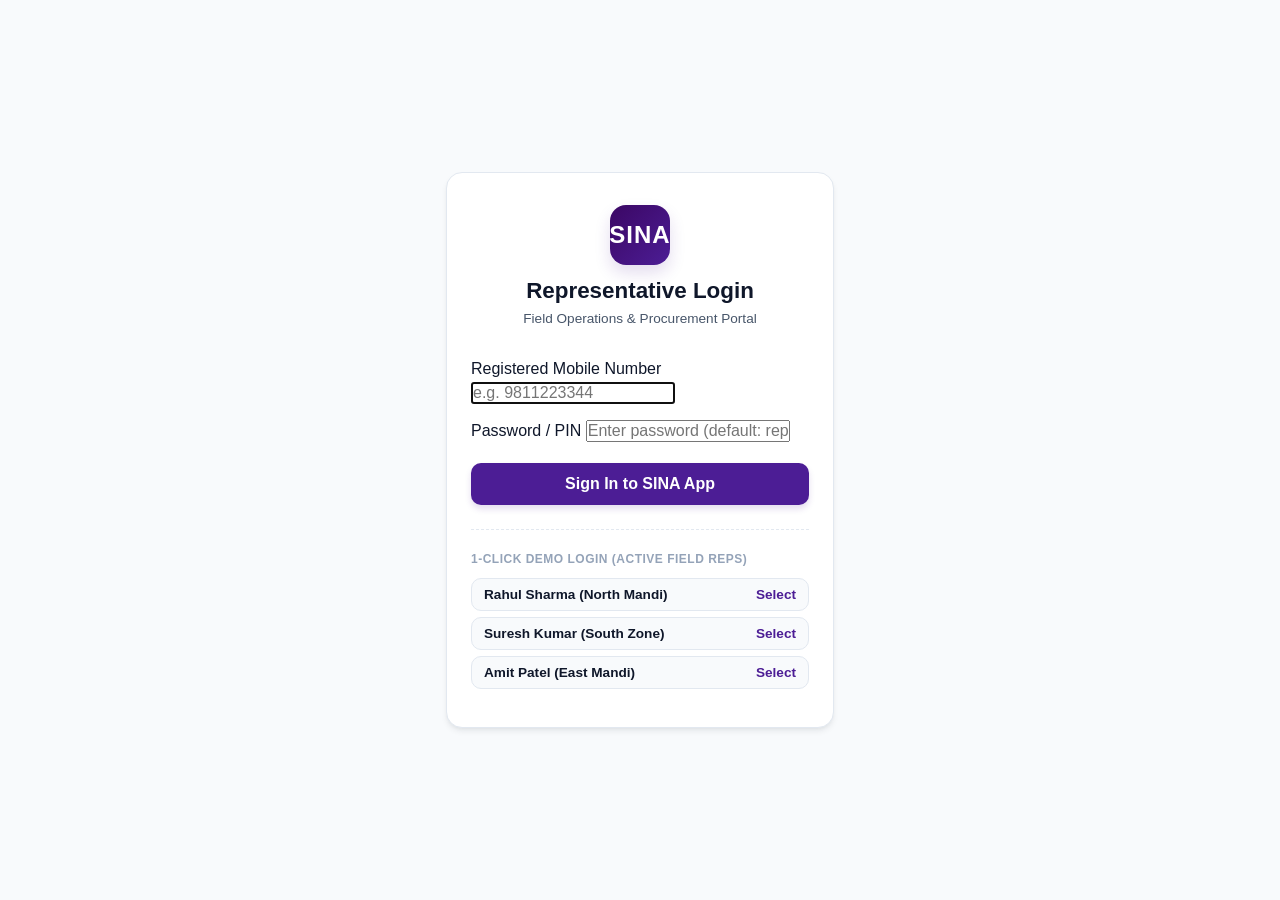
==== entry.html @ ee01b5d9 "feat: initial release of SINA App field representative PWA" ====
<!DOCTYPE html>
<html lang="en">
<head>
  <meta charset="UTF-8">
  <meta name="viewport" content="width=device-width, initial-scale=1.0, maximum-scale=1.0, user-scalable=no">
  <title>New Procurement Entry - SINA App</title>
  <meta name="description" content="SINA App Field Procurement and Order Entry Form">
  <meta name="theme-color" content="#4C1D95">
  <link rel="manifest" href="manifest.json">
  <link rel="stylesheet" href="css/base.css">
  <link rel="stylesheet" href="css/components.css">
  <link rel="stylesheet" href="css/entry.css">
</head>
<body>

  <main class="container">
    <div class="procurement-header">
      <div class="section-label-tag">Field Procurement Entry</div>
      <h1 class="procurement-title">Procurement Form</h1>
      <p class="procurement-subtitle">Enter firm details, goods taken, and payment mode below.</p>
    </div>

    <form id="sina-procurement-form" autocomplete="off">
      <!-- 1. CUSTOMER & FIRM SECTION (Sketch: Name, Firm Name, Mob, Address) -->
      <section class="form-section">
        <div class="section-label-tag">1. Firm & Contact Information</div>

        <!-- Firm Name with Auto-suggest -->
        <div class="form-group autosuggest-wrapper">
          <label class="form-label" for="firm_name">
            Firm Name <span class="required-star">*</span>
          </label>
          <input type="text" id="firm_name" class="form-input" placeholder="Type firm name to search or add..." required>
          <div id="firm-autosuggest-dropdown" class="autosuggest-dropdown"></div>
        </div>

        <!-- Contact Person Name -->
        <div class="form-group">
          <label class="form-label" for="contact_person">
            Contact Person Name <span class="required-star">*</span>
          </label>
          <input type="text" id="contact_person" class="form-input" placeholder="Owner / Manager name" required>
        </div>

        <!-- Mobile -->
        <div class="form-group">
          <label class="form-label" for="mobile">
            Mobile Number <span class="required-star">*</span>
          </label>
          <input type="tel" id="mobile" class="form-input" placeholder="10-digit mobile number" maxlength="10" required>
        </div>

        <!-- Address -->
        <div class="form-group">
          <label class="form-label" for="address">
            Address <span class="required-star">*</span>
          </label>
          <textarea id="address" class="form-textarea" rows="2" placeholder="Shop / Mandi address" required></textarea>
        </div>
      </section>

      <!-- 2. GOODS & COMMODITIES SECTION (Sketch: Category, Type, Quantity, Rate per kg/piece/bag) -->
      <section class="form-section">
        <div class="section-label-tag">2. Goods & Quantity Details</div>

        <!-- Category -->
        <div class="form-group">
          <label class="form-label" for="category_select">Category <span class="required-star">*</span></label>
          <select id="category_select" class="form-select" required>
            <option value="">Loading categories...</option>
          </select>
        </div>

        <!-- Type / Product -->
        <div class="form-group">
          <label class="form-label" for="product_select">Type / Item <span class="required-star">*</span></label>
          <select id="product_select" class="form-select" required>
            <option value="">-- Select Category First --</option>
          </select>
        </div>

        <!-- Quantity -->
        <div class="form-group">
          <label class="form-label" for="quantity">Quantity <span class="required-star">*</span></label>
          <input type="number" id="quantity" class="form-input" placeholder="Enter quantity" min="0.1" step="any" required>
        </div>

        <!-- Rate & Units (Per kg, Per piece, Per bag) -->
        <div class="form-group">
          <label class="form-label">Rate Unit <span class="required-star">*</span></label>
          <div class="unit-toggle-row">
            <button type="button" class="unit-btn active" data-unit="per_kg">Per Kg</button>
            <button type="button" class="unit-btn" data-unit="per_piece">Per Piece</button>
            <button type="button" class="unit-btn" data-unit="per_bag">Per Bag</button>
          </div>
          <input type="number" id="rate" class="form-input" placeholder="Rate (₹)" min="0.01" step="any" required>
        </div>

        <!-- Live Total Display -->
        <div class="rate-calc-box">
          <span class="calc-label">Calculated Line Total:</span>
          <span class="calc-amount" id="calculated_total_display">₹ 0.00</span>
        </div>
      </section>

      <!-- 3. MODE OF PAYMENT SECTION (Sketch: Cash, UPI, Bank Transfer) -->
      <section class="form-section">
        <div class="section-label-tag">3. Mode of Payment</div>

        <div class="payment-modes-grid">
          <div class="payment-mode-tab active" data-mode="cash">
            <svg width="22" height="22" viewBox="0 0 24 24" fill="none" stroke="currentColor" stroke-width="2"><rect x="2" y="6" width="20" height="12" rx="2"/><circle cx="12" cy="12" r="2"/><path d="M6 12h.01M18 12h.01"/></svg>
            <span>1. Cash</span>
          </div>
          <div class="payment-mode-tab" data-mode="upi">
            <svg width="22" height="22" viewBox="0 0 24 24" fill="none" stroke="currentColor" stroke-width="2"><rect x="3" y="3" width="7" height="7"/><rect x="14" y="3" width="7" height="7"/><rect x="14" y="14" width="7" height="7"/><rect x="3" y="14" width="7" height="7"/></svg>
            <span>2. UPI</span>
          </div>
          <div class="payment-mode-tab" data-mode="bank_transfer">
            <svg width="22" height="22" viewBox="0 0 24 24" fill="none" stroke="currentColor" stroke-width="2"><polygon points="12 2 2 7 22 7 12 2"/><rect x="4" y="10" width="2" height="9"/><rect x="9" y="10" width="2" height="9"/><rect x="14" y="10" width="2" height="9"/><rect x="19" y="10" width="2" height="9"/><line x1="2" y1="19" x2="22" y2="19"/></svg>
            <span>3. Bank Transfer</span>
          </div>
        </div>

        <!-- Sub-section: CASH -->
        <div id="payment-cash-section">
          <div class="form-group">
            <label class="form-label" for="cash_amount_input">Cash Amount Received (₹)</label>
            <input type="number" id="cash_amount_input" class="form-input" placeholder="Enter cash amount" min="0" step="any">
          </div>
        </div>

        <!-- Sub-section: UPI -->
        <div id="payment-upi-section" style="display: none;">
          <div class="form-group">
            <label class="form-label" for="upi_id_input">UPI Number / UPI ID</label>
            <input type="text" id="upi_id_input" class="form-input" placeholder="e.g. 9876543210@upi or customer@okaxis">
          </div>
          <div class="form-group">
            <label class="form-label" for="upi_utr_input">UTR / Transaction Reference</label>
            <input type="text" id="upi_utr_input" class="form-input" placeholder="12-digit UPI UTR number">
          </div>
        </div>

        <!-- Sub-section: BANK TRANSFER (Multi-image Passbook/Cheque upload) -->
        <div id="payment-bank-section" style="display: none;">
          <div class="form-group">
            <label class="form-label">Upload Cheque / Passbook Photos</label>
            <input type="file" id="multi_image_file_input" accept="image/*" multiple style="display: none;">
            <div class="multi-upload-area" id="multi_upload_drop_area">
              <div class="upload-icon-wrap">
                <svg width="28" height="28" viewBox="0 0 24 24" fill="none" stroke="currentColor" stroke-width="2"><path d="M23 19a2 2 0 0 1-2 2H3a2 2 0 0 1-2-2V8a2 2 0 0 1 2-2h4l2-3h6l2 3h4a2 2 0 0 1 2 2z"/><circle cx="12" cy="13" r="4"/></svg>
              </div>
              <div class="upload-prompt">Tap to Capture or Upload Images</div>
              <div class="upload-subprompt">Supports multiple photos of Cheque book or Passbook</div>
            </div>
            <div class="preview-grid" id="image_preview_grid"></div>
          </div>
        </div>
      </section>

      <!-- Sticky Save Button -->
      <div style="height: 70px;"></div>
      <div class="sticky-save-bar">
        <button type="submit" id="save-entry-submit-btn" class="btn btn-primary btn-save">
          <svg width="20" height="20" viewBox="0 0 24 24" fill="none" stroke="currentColor" stroke-width="2"><polyline points="20 6 9 17 4 12"/></svg>
          Save Procurement Entry
        </button>
      </div>
    </form>
  </main>

  <!-- Core Scripts -->
  <script src="js/config.js"></script>
  <script src="js/icons.js"></script>
  <script src="js/db.js"></script>
  <script src="js/auth.js"></script>
  <script src="js/pwa.js"></script>
  <script src="js/nav.js"></script>
  <script src="js/entry.js"></script>
</body>
</html>
---- css/base.css ----
/* SINA App - Design Tokens & Base CSS */
/* Palette: Clean White Background, Crisp Black Text, 20% Deep Dark Purple */

:root {
  --bg-primary: #FFFFFF;
  --bg-secondary: #F8FAFC;
  --bg-tertiary: #F1F5F9;
  
  --text-primary: #0F172A;
  --text-secondary: #475569;
  --text-muted: #94A3B8;
  --text-inverse: #FFFFFF;

  /* 20% Brand Accent: Deep Royal Dark Purple */
  --purple-primary: #4C1D95;       /* Main interactive dark purple */
  --purple-dark: #3B0764;          /* Header accents / active states */
  --purple-light: #5B21B6;         /* Hover / secondary actions */
  --purple-tint: #F5F3FF;          /* 5% tint for card fills, selected tags */
  --purple-border: #DDD6FE;        /* Soft purple borders */
  --purple-shadow: rgba(76, 29, 149, 0.15);

  --border-color: #E2E8F0;
  --border-focus: #4C1D95;

  --success-color: #059669;
  --success-bg: #ECFDF5;
  --warning-color: #D97706;
  --warning-bg: #FFFBEB;
  --danger-color: #DC2626;
  --danger-bg: #FEF2F2;

  --font-family: -apple-system, BlinkMacSystemFont, "Segoe UI", Roboto, "Helvetica Neue", Arial, sans-serif;
  --radius-sm: 6px;
  --radius-md: 10px;
  --radius-lg: 16px;
  --radius-full: 9999px;

  --shadow-sm: 0 1px 2px 0 rgba(15, 23, 42, 0.05);
  --shadow-md: 0 4px 6px -1px rgba(15, 23, 42, 0.08), 0 2px 4px -2px rgba(15, 23, 42, 0.06);
  --shadow-lg: 0 10px 15px -3px rgba(76, 29, 149, 0.1), 0 4px 6px -4px rgba(76, 29, 149, 0.08);

  --header-height: 56px;
  --bottom-nav-height: 64px;
}

* {
  box-sizing: border-box;
  margin: 0;
  padding: 0;
  -webkit-tap-highlight-color: transparent;
}

body {
  font-family: var(--font-family);
  background-color: var(--bg-secondary);
  color: var(--text-primary);
  line-height: 1.5;
  -webkit-font-smoothing: antialiased;
  padding-top: var(--header-height);
  padding-bottom: calc(var(--bottom-nav-height) + 16px);
  min-height: 100vh;
}

a {
  color: inherit;
  text-decoration: none;
}

button, input, select, textarea {
  font-family: inherit;
  font-size: 1rem;
}

.container {
  width: 100%;
  max-width: 600px;
  margin: 0 auto;
  padding: 16px;
}

/* Typography helpers */
h1, h2, h3, h4, h5 {
  color: var(--text-primary);
  font-weight: 700;
  line-height: 1.25;
}

.text-center { text-align: center; }
.text-muted { color: var(--text-secondary); font-size: 0.875rem; }
.text-purple { color: var(--purple-primary); }
.font-bold { font-weight: 700; }
---- css/components.css ----
/* SINA App - Reusable UI Components */

/* 1. TOP BAR */
.sina-top-bar {
  position: fixed;
  top: 0;
  left: 0;
  right: 0;
  height: var(--header-height);
  background-color: var(--bg-primary);
  border-bottom: 1px solid var(--border-color);
  display: flex;
  align-items: center;
  justify-content: space-between;
  padding: 0 16px;
  z-index: 100;
  box-shadow: var(--shadow-sm);
}

.top-bar-left, .top-bar-right {
  display: flex;
  align-items: center;
  gap: 10px;
}

.app-branding {
  display: flex;
  align-items: center;
  gap: 6px;
}

.brand-name {
  font-size: 1.25rem;
  font-weight: 900;
  letter-spacing: 0.5px;
  color: var(--purple-primary);
}

.brand-tag {
  font-size: 0.65rem;
  font-weight: 700;
  text-transform: uppercase;
  background-color: var(--purple-tint);
  color: var(--purple-primary);
  border: 1px solid var(--purple-border);
  padding: 2px 6px;
  border-radius: var(--radius-sm);
}

.icon-btn {
  background: none;
  border: none;
  cursor: pointer;
  display: inline-flex;
  align-items: center;
  justify-content: center;
  padding: 8px;
  border-radius: var(--radius-md);
  color: var(--text-primary);
  transition: background-color 0.2s, transform 0.1s;
}

.icon-btn:hover {
  background-color: var(--purple-tint);
  color: var(--purple-primary);
}

.icon-btn:active {
  transform: scale(0.95);
}

/* REFRESH BUTTON SPINNING ANIMATION */
.refresh-btn.spinning svg {
  animation: spin 0.8s linear infinite;
  color: var(--purple-primary);
}

@keyframes spin {
  from { transform: rotate(0deg); }
  to { transform: rotate(360deg); }
}

.network-badge {
  display: flex;
  align-items: center;
  gap: 6px;
  padding: 3px 8px;
  border-radius: var(--radius-full);
  font-size: 0.725rem;
  font-weight: 600;
}

.network-badge .dot {
  width: 7px;
  height: 7px;
  border-radius: 50%;
}

.network-badge.online {
  background-color: var(--success-bg);
  color: var(--success-color);
}
.network-badge.online .dot {
  background-color: var(--success-color);
  box-shadow: 0 0 6px var(--success-color);
}

.network-badge.offline {
  background-color: var(--danger-bg);
  color: var(--danger-color);
}
.network-badge.offline .dot {
  background-color: var(--danger-color);
}

/* 2. DRAWER SLIDE-OVER */
.sina-drawer {
  position: fixed;
  top: 0;
  left: 0;
  width: 100vw;
  height: 100vh;
  z-index: 1000;
  visibility: hidden;
  transition: visibility 0.3s;
}

.sina-drawer.open {
  visibility: visible;
}

.drawer-backdrop {
  position: absolute;
  top: 0;
  left: 0;
  width: 100%;
  height: 100%;
  background: rgba(15, 23, 42, 0.4);
  backdrop-filter: blur(2px);
  opacity: 0;
  transition: opacity 0.3s;
}

.sina-drawer.open .drawer-backdrop {
  opacity: 1;
}

.drawer-panel {
  position: absolute;
  top: 0;
  left: 0;
  width: 82%;
  max-width: 320px;
  height: 100%;
  background: var(--bg-primary);
  transform: translateX(-100%);
  transition: transform 0.3s cubic-bezier(0.16, 1, 0.3, 1);
  display: flex;
  flex-direction: column;
  box-shadow: var(--shadow-lg);
}

.sina-drawer.open .drawer-panel {
  transform: translateX(0);
}

.drawer-header {
  padding: 24px 16px 16px;
  background: linear-gradient(135deg, var(--purple-dark), var(--purple-primary));
  color: var(--text-inverse);
  position: relative;
}

.rep-avatar-box {
  width: 48px;
  height: 48px;
  background: rgba(255, 255, 255, 0.2);
  border-radius: var(--radius-full);
  display: flex;
  align-items: center;
  justify-content: center;
  margin-bottom: 12px;
}

.rep-name {
  font-size: 1.1rem;
  font-weight: 700;
  color: #FFFFFF;
}

.rep-phone {
  display: block;
  font-size: 0.8rem;
  color: rgba(255, 255, 255, 0.8);
  margin-top: 2px;
}

.rep-route-pill {
  display: inline-block;
  font-size: 0.7rem;
  font-weight: 600;
  background: rgba(255, 255, 255, 0.25);
  padding: 2px 8px;
  border-radius: var(--radius-full);
  margin-top: 8px;
}

.close-drawer-btn {
  position: absolute;
  top: 16px;
  right: 16px;
  color: #FFFFFF;
}

.drawer-nav {
  flex: 1;
  padding: 16px 12px;
  display: flex;
  flex-direction: column;
  gap: 6px;
}

.drawer-link {
  display: flex;
  align-items: center;
  gap: 14px;
  padding: 12px 14px;
  border-radius: var(--radius-md);
  font-size: 0.95rem;
  font-weight: 600;
  color: var(--text-primary);
  transition: all 0.2s;
}

.drawer-link:hover {
  background-color: var(--purple-tint);
  color: var(--purple-primary);
}

.drawer-link.active {
  background-color: var(--purple-tint);
  color: var(--purple-primary);
  border-left: 4px solid var(--purple-primary);
}

.drawer-link .nav-icon {
  display: flex;
  color: inherit;
}

.drawer-footer {
  padding: 16px;
  border-top: 1px solid var(--border-color);
  display: flex;
  flex-direction: column;
  gap: 10px;
}

/* 3. FIXED BOTTOM NAVIGATION BAR */
.sina-bottom-nav {
  position: fixed;
  bottom: 0;
  left: 0;
  right: 0;
  height: var(--bottom-nav-height);
  background-color: var(--bg-primary);
  border-top: 1px solid var(--border-color);
  display: flex;
  align-items: center;
  justify-content: space-around;
  z-index: 99;
  box-shadow: 0 -2px 8px rgba(15, 23, 42, 0.05);
}

.bottom-nav-item {
  display: flex;
  flex-direction: column;
  align-items: center;
  justify-content: center;
  flex: 1;
  height: 100%;
  color: var(--text-secondary);
  transition: all 0.2s;
}

.bottom-nav-item .b-icon {
  display: flex;
  align-items: center;
  justify-content: center;
  margin-bottom: 2px;
}

.bottom-nav-item .b-label {
  font-size: 0.7rem;
  font-weight: 600;
}

.bottom-nav-item.active {
  color: var(--purple-primary);
}

.bottom-nav-item .plus-circle {
  background: var(--purple-primary);
  color: #FFFFFF;
  width: 42px;
  height: 42px;
  border-radius: var(--radius-full);
  margin-top: -12px;
  box-shadow: 0 4px 10px var(--purple-shadow);
  border: 3px solid var(--bg-primary);
}

.bottom-nav-item.active .plus-circle {
  background: var(--purple-dark);
}

/* 4. BUTTONS & CARDS */
.btn {
  display: inline-flex;
  align-items: center;
  justify-content: center;
  gap: 8px;
  padding: 12px 20px;
  border-radius: var(--radius-md);
  font-weight: 600;
  cursor: pointer;
  border: none;
  transition: background-color 0.2s, transform 0.1s, box-shadow 0.2s;
}

.btn:active {
  transform: scale(0.98);
}

.btn-primary {
  background-color: var(--purple-primary);
  color: #FFFFFF;
  box-shadow: 0 4px 6px var(--purple-shadow);
}

.btn-primary:hover {
  background-color: var(--purple-dark);
}

.btn-secondary {
  background-color: var(--bg-tertiary);
  color: var(--text-primary);
}

.btn-secondary:hover {
  background-color: #E2E8F0;
}

.btn-outline-purple {
  background-color: transparent;
  color: var(--purple-primary);
  border: 1px solid var(--purple-primary);
}

.btn-outline-purple:hover {
  background-color: var(--purple-tint);
}

.btn-logout {
  background-color: var(--danger-bg);
  color: var(--danger-color);
  border: 1px solid rgba(220, 38, 38, 0.2);
}

.btn-block {
  width: 100%;
}

.card {
  background-color: var(--bg-primary);
  border-radius: var(--radius-lg);
  padding: 16px;
  border: 1px solid var(--border-color);
  box-shadow: var(--shadow-sm);
  margin-bottom: 16px;
}

/* 5. MODAL SYSTEM (For PWA & iOS Safari Guide) */
.sina-modal-backdrop {
  position: fixed;
  top: 0;
  left: 0;
  width: 100vw;
  height: 100vh;
  background: rgba(15, 23, 42, 0.6);
  backdrop-filter: blur(4px);
  z-index: 2000;
  display: flex;
  align-items: flex-end;
  justify-content: center;
  opacity: 0;
  pointer-events: none;
  transition: opacity 0.25s ease;
}

.sina-modal-backdrop.active {
  opacity: 1;
  pointer-events: auto;
}

.sina-modal-card {
  background: var(--bg-primary);
  width: 100%;
  max-width: 500px;
  border-radius: 20px 20px 0 0;
  padding: 24px 20px;
  box-shadow: var(--shadow-lg);
  transform: translateY(100%);
  transition: transform 0.3s cubic-bezier(0.16, 1, 0.3, 1);
  max-height: 90vh;
  overflow-y: auto;
}

.sina-modal-backdrop.active .sina-modal-card {
  transform: translateY(0);
}

.pwa-modal-header {
  display: flex;
  align-items: center;
  justify-content: space-between;
  margin-bottom: 16px;
}

.pwa-badge-purple {
  background: var(--purple-tint);
  color: var(--purple-primary);
  border: 1px solid var(--purple-border);
  font-size: 0.75rem;
  font-weight: 700;
  padding: 4px 10px;
  border-radius: var(--radius-full);
}

.pwa-title {
  font-size: 1.25rem;
  margin-bottom: 6px;
}

.pwa-subtitle {
  color: var(--text-secondary);
  font-size: 0.875rem;
  line-height: 1.4;
  margin-bottom: 20px;
}

.pwa-app-logo-badge {
  width: 64px;
  height: 64px;
  background: linear-gradient(135deg, var(--purple-dark), var(--purple-primary));
  border-radius: var(--radius-lg);
  display: inline-flex;
  align-items: center;
  justify-content: center;
  margin: 0 auto 16px;
  box-shadow: 0 8px 16px var(--purple-shadow);
}

.pwa-logo-text {
  color: #FFFFFF;
  font-weight: 900;
  font-size: 1.3rem;
  letter-spacing: 1px;
}

.ios-steps-list {
  display: flex;
  flex-direction: column;
  gap: 14px;
  margin-bottom: 24px;
}

.ios-step-item {
  display: flex;
  gap: 12px;
  background: var(--bg-secondary);
  padding: 12px;
  border-radius: var(--radius-md);
  border: 1px solid var(--border-color);
  align-items: center;
}

.step-badge {
  width: 28px;
  height: 28px;
  background: var(--purple-primary);
  color: #FFFFFF;
  border-radius: var(--radius-full);
  display: flex;
  align-items: center;
  justify-content: center;
  font-weight: 700;
  font-size: 0.85rem;
  flex-shrink: 0;
}

.step-content {
  flex: 1;
}

.step-title {
  font-size: 0.9rem;
  color: var(--text-primary);
}

.step-desc {
  font-size: 0.75rem;
  color: var(--text-secondary);
  margin-top: 2px;
}

.step-icon-preview {
  color: var(--purple-primary);
  display: flex;
  align-items: center;
  padding-left: 8px;
}

.dual-btn-row {
  display: flex;
  gap: 10px;
}

.dual-btn-row .btn {
  flex: 1;
}
---- css/entry.css ----
/* SINA App - Procurement Entry Form CSS (Matching Sketch) */

.procurement-header {
  margin-bottom: 20px;
}

.procurement-title {
  font-size: 1.4rem;
  font-weight: 800;
  color: var(--purple-primary);
  display: flex;
  align-items: center;
  gap: 8px;
}

.procurement-subtitle {
  font-size: 0.85rem;
  color: var(--text-secondary);
  margin-top: 2px;
}

/* Form Section Containers */
.form-section {
  background: var(--bg-primary);
  border: 1px solid var(--border-color);
  border-radius: var(--radius-lg);
  padding: 18px 16px;
  margin-bottom: 18px;
  box-shadow: var(--shadow-sm);
}

.section-label-tag {
  display: inline-flex;
  align-items: center;
  gap: 6px;
  font-size: 0.75rem;
  font-weight: 700;
  text-transform: uppercase;
  letter-spacing: 0.5px;
  color: var(--purple-primary);
  background: var(--purple-tint);
  padding: 3px 8px;
  border-radius: var(--radius-sm);
  margin-bottom: 14px;
}

.form-group {
  margin-bottom: 14px;
  position: relative;
}

.form-group:last-child {
  margin-bottom: 0;
}

.form-label {
  display: block;
  font-size: 0.85rem;
  font-weight: 600;
  color: var(--text-primary);
  margin-bottom: 6px;
}

.required-star {
  color: var(--purple-primary);
  font-weight: 800;
  margin-left: 2px;
}

.form-input, .form-select, .form-textarea {
  width: 100%;
  padding: 12px 14px;
  background-color: var(--bg-secondary);
  border: 1px solid var(--border-color);
  border-radius: var(--radius-md);
  color: var(--text-primary);
  font-size: 0.95rem;
  transition: all 0.2s;
  outline: none;
}

.form-input:focus, .form-select:focus, .form-textarea:focus {
  background-color: var(--bg-primary);
  border-color: var(--purple-primary);
  box-shadow: 0 0 0 3px var(--purple-shadow);
}

/* AUTO-SUGGEST DROPDOWN FOR FIRM NAME */
.autosuggest-wrapper {
  position: relative;
}

.autosuggest-dropdown {
  position: absolute;
  top: 100%;
  left: 0;
  right: 0;
  background: var(--bg-primary);
  border: 1px solid var(--purple-border);
  border-radius: var(--radius-md);
  box-shadow: var(--shadow-lg);
  max-height: 220px;
  overflow-y: auto;
  z-index: 50;
  margin-top: 4px;
  display: none;
}

.autosuggest-dropdown.active {
  display: block;
}

.suggest-item {
  padding: 10px 14px;
  cursor: pointer;
  border-bottom: 1px solid var(--border-color);
  transition: background-color 0.15s;
}

.suggest-item:last-child {
  border-bottom: none;
}

.suggest-item:hover {
  background-color: var(--purple-tint);
}

.suggest-firm-name {
  font-weight: 600;
  font-size: 0.9rem;
  color: var(--text-primary);
}

.suggest-firm-meta {
  font-size: 0.75rem;
  color: var(--text-secondary);
  display: flex;
  gap: 10px;
  margin-top: 2px;
}

.add-new-firm-item {
  background: var(--purple-tint);
  color: var(--purple-primary);
  font-weight: 700;
  font-size: 0.85rem;
  padding: 10px 14px;
  cursor: pointer;
  display: flex;
  align-items: center;
  gap: 6px;
}

.add-new-firm-item:hover {
  background: var(--purple-border);
}

/* RATE & UNIT SEGMENTED CONTROL */
.unit-toggle-row {
  display: flex;
  background: var(--bg-secondary);
  border: 1px solid var(--border-color);
  border-radius: var(--radius-md);
  padding: 4px;
  gap: 4px;
  margin-bottom: 8px;
}

.unit-btn {
  flex: 1;
  padding: 8px 6px;
  background: transparent;
  border: none;
  font-size: 0.8rem;
  font-weight: 600;
  color: var(--text-secondary);
  border-radius: var(--radius-sm);
  cursor: pointer;
  transition: all 0.2s;
}

.unit-btn.active {
  background: var(--purple-primary);
  color: #FFFFFF;
  box-shadow: var(--shadow-sm);
}

.rate-calc-box {
  display: flex;
  align-items: center;
  justify-content: space-between;
  background: var(--purple-tint);
  border: 1px dashed var(--purple-border);
  padding: 10px 14px;
  border-radius: var(--radius-md);
  margin-top: 10px;
}

.calc-label {
  font-size: 0.85rem;
  font-weight: 600;
  color: var(--purple-primary);
}

.calc-amount {
  font-size: 1.25rem;
  font-weight: 800;
  color: var(--purple-dark);
}

/* PAYMENT MODE SELECTOR (CASH, UPI, BANK TRANSFER) */
.payment-modes-grid {
  display: grid;
  grid-template-columns: repeat(3, 1fr);
  gap: 8px;
  margin-bottom: 14px;
}

.payment-mode-tab {
  background: var(--bg-secondary);
  border: 1px solid var(--border-color);
  border-radius: var(--radius-md);
  padding: 12px 6px;
  display: flex;
  flex-direction: column;
  align-items: center;
  justify-content: center;
  gap: 6px;
  cursor: pointer;
  transition: all 0.2s;
  color: var(--text-secondary);
  text-align: center;
}

.payment-mode-tab svg {
  color: inherit;
}

.payment-mode-tab span {
  font-size: 0.75rem;
  font-weight: 600;
}

.payment-mode-tab:hover {
  border-color: var(--purple-primary);
}

.payment-mode-tab.active {
  background: var(--purple-primary);
  border-color: var(--purple-primary);
  color: #FFFFFF;
  box-shadow: 0 4px 10px var(--purple-shadow);
}

/* MULTI-IMAGE UPLOAD (PASSBOOK, CHEQUE, RECEIPTS) */
.multi-upload-area {
  border: 2px dashed var(--purple-border);
  background: var(--purple-tint);
  border-radius: var(--radius-md);
  padding: 16px;
  text-align: center;
  cursor: pointer;
  transition: all 0.2s;
}

.multi-upload-area:hover {
  background: #EDE9FE;
  border-color: var(--purple-primary);
}

.upload-icon-wrap {
  color: var(--purple-primary);
  margin-bottom: 6px;
}

.upload-prompt {
  font-size: 0.85rem;
  font-weight: 600;
  color: var(--purple-primary);
}

.upload-subprompt {
  font-size: 0.75rem;
  color: var(--text-secondary);
  margin-top: 2px;
}

.preview-grid {
  display: grid;
  grid-template-columns: repeat(auto-fill, minmax(80px, 1fr));
  gap: 8px;
  margin-top: 12px;
}

.preview-thumbnail-box {
  position: relative;
  width: 100%;
  aspect-ratio: 1;
  border-radius: var(--radius-sm);
  overflow: hidden;
  border: 1px solid var(--border-color);
}

.preview-thumbnail-box img {
  width: 100%;
  height: 100%;
  object-fit: cover;
}

.remove-thumb-btn {
  position: absolute;
  top: 4px;
  right: 4px;
  width: 22px;
  height: 22px;
  background: rgba(15, 23, 42, 0.75);
  color: #FFFFFF;
  border: none;
  border-radius: 50%;
  display: flex;
  align-items: center;
  justify-content: center;
  cursor: pointer;
}

/* STICKY SAVE FOOTER */
.sticky-save-bar {
  position: fixed;
  bottom: var(--bottom-nav-height);
  left: 0;
  right: 0;
  background: rgba(255, 255, 255, 0.95);
  backdrop-filter: blur(8px);
  border-top: 1px solid var(--border-color);
  padding: 12px 16px;
  z-index: 90;
  box-shadow: 0 -2px 10px rgba(0, 0, 0, 0.05);
}

.sticky-save-bar .btn-save {
  width: 100%;
  max-width: 600px;
  margin: 0 auto;
  font-size: 1.05rem;
  padding: 14px;
}
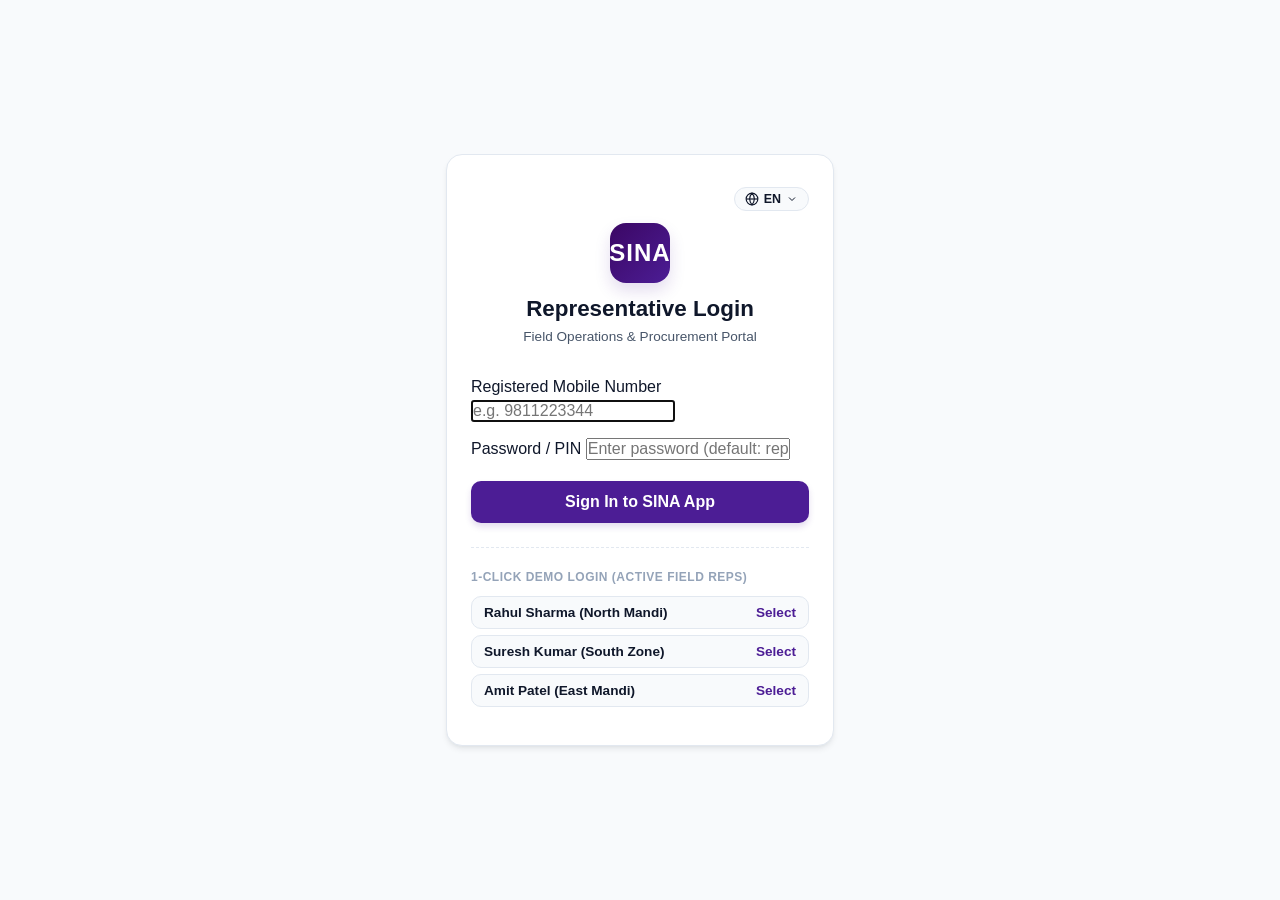
==== commit 8b9e1d1c: "feat: add multi-language selection (English, Hindi, Marathi) with Google Translate engine and persis" ====
--- a/entry.html
+++ b/entry.html
@@ -73,7 +73,10 @@
 
         <!-- Type / Product -->
         <div class="form-group">
-          <label class="form-label" for="product_select">Type / Item <span class="required-star">*</span></label>
+          <div style="display: flex; justify-content: space-between; align-items: center; margin-bottom: 6px;">
+            <label class="form-label" for="product_select" style="margin-bottom: 0;">Type / Item <span class="required-star">*</span></label>
+            <button type="button" id="btn-quick-add-product" class="text-purple font-bold" style="background: none; border: none; font-size: 0.8rem; cursor: pointer; text-decoration: underline;">+ Add New Product</button>
+          </div>
           <select id="product_select" class="form-select" required>
             <option value="">-- Select Category First --</option>
           </select>
@@ -170,11 +173,59 @@
     </form>
   </main>
 
+  <!-- QUICK ADD PRODUCT MODAL -->
+  <div id="add-product-modal" class="sina-modal-backdrop">
+    <div class="sina-modal-card">
+      <div class="pwa-modal-header">
+        <div class="pwa-badge-purple">New Commodity</div>
+        <button type="button" class="icon-btn" id="btn-close-product-modal">
+          <svg width="20" height="20" viewBox="0 0 24 24" fill="none" stroke="currentColor" stroke-width="2"><line x1="18" y1="6" x2="6" y2="18"/><line x1="6" y1="6" x2="18" y2="18"/></svg>
+        </button>
+      </div>
+      <h3 style="font-size: 1.1rem; font-weight: 700; color: var(--purple-primary); margin-bottom: 14px;">Add New Product</h3>
+      <form id="quick-add-product-form">
+        <div class="form-group" style="margin-bottom: 12px;">
+          <label class="form-label" for="modal_prod_category">Category *</label>
+          <select id="modal_prod_category" class="form-select" required>
+            <option value="">-- Choose Category --</option>
+            <option value="__new__">+ Add New Category...</option>
+          </select>
+        </div>
+        <div class="form-group" id="modal_new_cat_group" style="display: none; margin-bottom: 12px;">
+          <label class="form-label" for="modal_new_cat_name">New Category Name *</label>
+          <input type="text" id="modal_new_cat_name" class="form-input" placeholder="e.g. Fertilizers, Dried Fruits">
+        </div>
+        <div class="form-group" style="margin-bottom: 12px;">
+          <label class="form-label" for="modal_prod_name">Product Name *</label>
+          <input type="text" id="modal_prod_name" class="form-input" placeholder="e.g. Mustard Seed, Soybean" required>
+        </div>
+        <div class="form-group" style="margin-bottom: 12px;">
+          <label class="form-label" for="modal_prod_type">Type / Variety / Grade</label>
+          <input type="text" id="modal_prod_type" class="form-input" placeholder="e.g. Grade A, Desi, Super">
+        </div>
+        <div class="form-group" style="margin-bottom: 12px;">
+          <label class="form-label" for="modal_prod_unit">Unit of Measure *</label>
+          <select id="modal_prod_unit" class="form-select" required>
+            <option value="per_kg">Per Kg</option>
+            <option value="per_piece">Per Piece</option>
+            <option value="per_bag">Per Bag</option>
+          </select>
+        </div>
+        <div class="form-group" style="margin-bottom: 18px;">
+          <label class="form-label" for="modal_prod_rate">Default Rate (₹) *</label>
+          <input type="number" id="modal_prod_rate" class="form-input" placeholder="e.g. 45.00" min="0.01" step="any" required>
+        </div>
+        <button type="submit" class="btn btn-primary btn-block">Add Product & Select</button>
+      </form>
+    </div>
+  </div>
+
   <!-- Core Scripts -->
   <script src="js/config.js"></script>
   <script src="js/icons.js"></script>
   <script src="js/db.js"></script>
   <script src="js/auth.js"></script>
+  <script src="js/translate.js"></script>
   <script src="js/pwa.js"></script>
   <script src="js/nav.js"></script>
   <script src="js/entry.js"></script>
--- a/css/components.css
+++ b/css/components.css
@@ -529,3 +529,150 @@
 .dual-btn-row .btn {
   flex: 1;
 }
+
+/* 6. LANGUAGE SELECTOR & TRANSLATION STYLES */
+.lang-selector-wrap {
+  position: relative;
+  display: inline-block;
+}
+
+.lang-pill-btn {
+  display: inline-flex;
+  align-items: center;
+  gap: 5px;
+  background: var(--bg-secondary);
+  border: 1px solid var(--border-color);
+  border-radius: var(--radius-full);
+  padding: 4px 10px;
+  font-size: 0.78rem;
+  font-weight: 700;
+  color: var(--text-primary);
+  cursor: pointer;
+  transition: all 0.2s ease;
+}
+
+.lang-pill-btn:hover {
+  border-color: var(--purple-primary);
+  background: var(--purple-tint);
+  color: var(--purple-primary);
+}
+
+.lang-pill-btn svg {
+  flex-shrink: 0;
+}
+
+.lang-dropdown-menu {
+  position: absolute;
+  top: calc(100% + 6px);
+  right: 0;
+  background: #FFFFFF;
+  border: 1px solid var(--border-color);
+  border-radius: var(--radius-md);
+  box-shadow: 0 10px 25px rgba(0, 0, 0, 0.12);
+  min-width: 175px;
+  z-index: 1050;
+  display: none;
+  flex-direction: column;
+  padding: 6px 0;
+  animation: dropdownFadeIn 0.15s ease-out;
+}
+
+.lang-dropdown-menu.active {
+  display: flex;
+}
+
+@keyframes dropdownFadeIn {
+  from { opacity: 0; transform: translateY(-6px); }
+  to { opacity: 1; transform: translateY(0); }
+}
+
+.lang-option {
+  display: flex;
+  justify-content: space-between;
+  align-items: center;
+  padding: 9px 14px;
+  font-size: 0.85rem;
+  color: var(--text-primary);
+  cursor: pointer;
+  transition: background-color 0.15s;
+}
+
+.lang-option:hover {
+  background-color: var(--purple-tint);
+  color: var(--purple-primary);
+}
+
+.lang-option.active {
+  background-color: var(--purple-tint);
+  color: var(--purple-primary);
+  font-weight: 700;
+}
+
+.lang-option .lang-code {
+  font-size: 0.72rem;
+  font-weight: 700;
+  padding: 2px 6px;
+  background: rgba(76, 29, 149, 0.08);
+  border-radius: var(--radius-sm);
+}
+
+.lang-option.active .lang-code {
+  background: var(--purple-primary);
+  color: #FFFFFF;
+}
+
+.drawer-lang-btn {
+  background: var(--bg-secondary);
+  border: 1px solid var(--border-color);
+  border-radius: var(--radius-sm);
+  padding: 4px 10px;
+  font-size: 0.75rem;
+  font-weight: 700;
+  color: var(--text-secondary);
+  cursor: pointer;
+  transition: all 0.15s;
+}
+
+.drawer-lang-btn:hover {
+  border-color: var(--purple-primary);
+  color: var(--purple-primary);
+}
+
+.drawer-lang-btn.active {
+  background: var(--purple-primary);
+  border-color: var(--purple-primary);
+  color: #FFFFFF;
+}
+
+/* SUPPRESS GOOGLE TRANSLATE BANNER & BAR */
+.goog-te-banner-frame.skiptranslate, 
+.goog-te-banner-frame,
+iframe.goog-te-banner-frame {
+  display: none !important;
+  visibility: hidden !important;
+  height: 0 !important;
+}
+
+body {
+  top: 0px !important;
+  position: static !important;
+}
+
+.goog-tooltip, 
+#goog-gt-tt, 
+.goog-te-balloon-frame {
+  display: none !important;
+}
+
+.goog-text-highlight {
+  background: none !important;
+  box-shadow: none !important;
+}
+
+.skiptranslate {
+  display: none !important;
+}
+
+#google_translate_element {
+  display: none !important;
+}
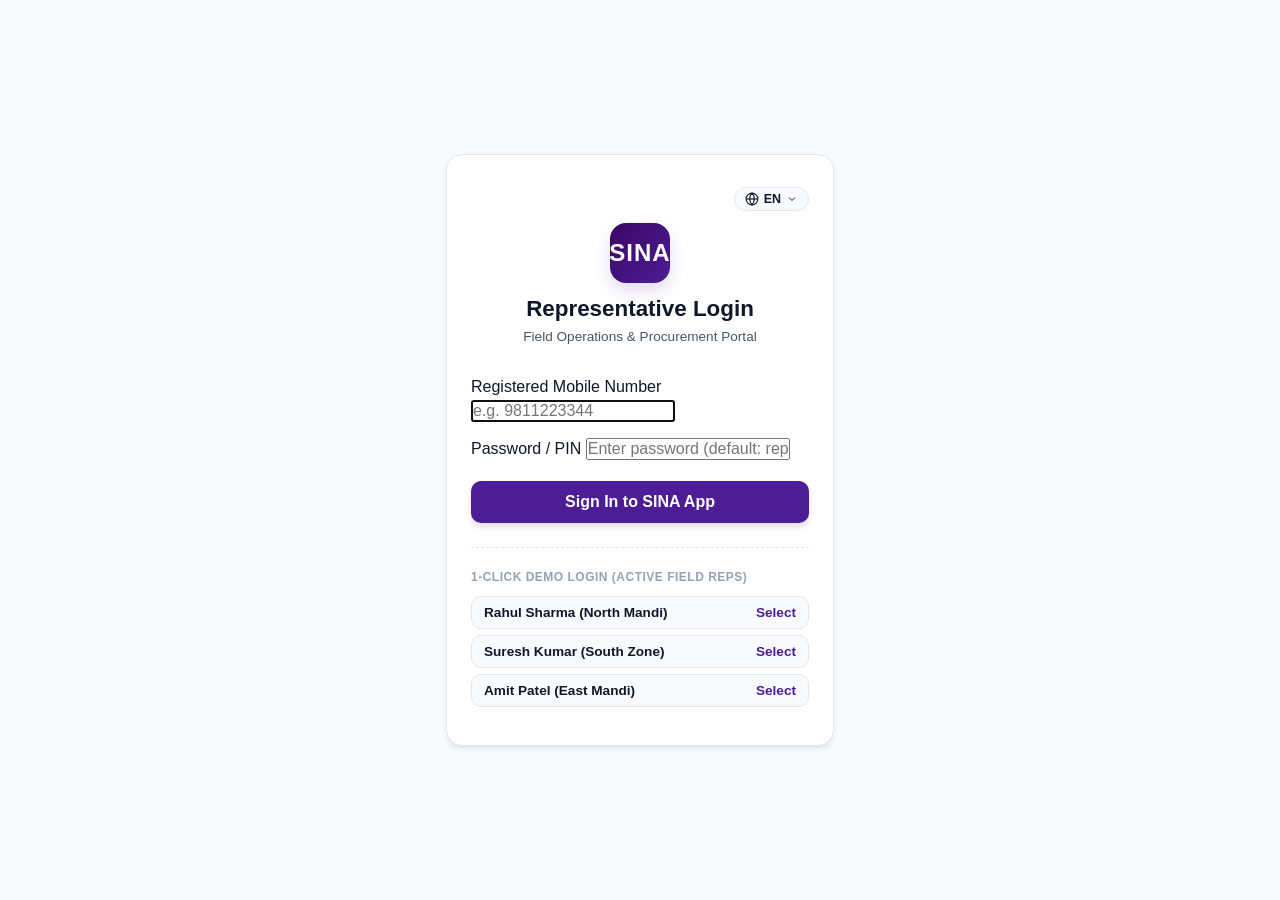
==== commit 7e2bf2c7: "feat: simplified business terminology, dynamic typing autocomplete, daily cash history, 2x2 responsi" ====
--- a/entry.html
+++ b/entry.html
@@ -3,8 +3,8 @@
 <head>
   <meta charset="UTF-8">
   <meta name="viewport" content="width=device-width, initial-scale=1.0, maximum-scale=1.0, user-scalable=no">
-  <title>New Procurement Entry - SINA App</title>
-  <meta name="description" content="SINA App Field Procurement and Order Entry Form">
+  <title>New Purchase Entry - SINA App</title>
+  <meta name="description" content="SINA App Field Purchases and Goods Bought Entry Form">
   <meta name="theme-color" content="#4C1D95">
   <link rel="manifest" href="manifest.json">
   <link rel="stylesheet" href="css/base.css">
@@ -15,9 +15,9 @@
 
   <main class="container">
     <div class="procurement-header">
-      <div class="section-label-tag">Field Procurement Entry</div>
-      <h1 class="procurement-title">Procurement Form</h1>
-      <p class="procurement-subtitle">Enter firm details, goods taken, and payment mode below.</p>
+      <div class="section-label-tag">Purchase Entry / Goods Bought</div>
+      <h1 class="procurement-title">Goods Purchase Form</h1>
+      <p class="procurement-subtitle">Enter firm details, goods bought, and payment mode below.</p>
     </div>
 
     <form id="sina-procurement-form" autocomplete="off">
@@ -63,23 +63,25 @@
       <section class="form-section">
         <div class="section-label-tag">2. Goods & Quantity Details</div>
 
-        <!-- Category -->
-        <div class="form-group">
-          <label class="form-label" for="category_select">Category <span class="required-star">*</span></label>
-          <select id="category_select" class="form-select" required>
-            <option value="">Loading categories...</option>
-          </select>
-        </div>
-
-        <!-- Type / Product -->
-        <div class="form-group">
+        <!-- Category with Auto-suggest -->
+        <div class="form-group autosuggest-wrapper">
+          <label class="form-label" for="category_input">
+            Category <span class="required-star">*</span>
+          </label>
+          <input type="text" id="category_input" class="form-input" placeholder="Type or select category..." required autocomplete="off">
+          <div id="category-autosuggest-dropdown" class="autosuggest-dropdown"></div>
+          <input type="hidden" id="category_id_hidden">
+        </div>
+
+        <!-- Type / Product with Auto-suggest -->
+        <div class="form-group autosuggest-wrapper">
           <div style="display: flex; justify-content: space-between; align-items: center; margin-bottom: 6px;">
-            <label class="form-label" for="product_select" style="margin-bottom: 0;">Type / Item <span class="required-star">*</span></label>
+            <label class="form-label" for="product_input" style="margin-bottom: 0;">Type / Item <span class="required-star">*</span></label>
             <button type="button" id="btn-quick-add-product" class="text-purple font-bold" style="background: none; border: none; font-size: 0.8rem; cursor: pointer; text-decoration: underline;">+ Add New Product</button>
           </div>
-          <select id="product_select" class="form-select" required>
-            <option value="">-- Select Category First --</option>
-          </select>
+          <input type="text" id="product_input" class="form-input" placeholder="Type or select item/product..." required autocomplete="off">
+          <div id="product-autosuggest-dropdown" class="autosuggest-dropdown"></div>
+          <input type="hidden" id="product_id_hidden">
         </div>
 
         <!-- Quantity -->
@@ -167,7 +169,7 @@
       <div class="sticky-save-bar">
         <button type="submit" id="save-entry-submit-btn" class="btn btn-primary btn-save">
           <svg width="20" height="20" viewBox="0 0 24 24" fill="none" stroke="currentColor" stroke-width="2"><polyline points="20 6 9 17 4 12"/></svg>
-          Save Procurement Entry
+          Save Purchase Entry
         </button>
       </div>
     </form>
--- a/css/base.css
+++ b/css/base.css
@@ -50,6 +50,11 @@
   -webkit-tap-highlight-color: transparent;
 }
 
+html, body {
+  overflow-x: hidden;
+  max-width: 100%;
+}
+
 body {
   font-family: var(--font-family);
   background-color: var(--bg-secondary);
@@ -75,7 +80,9 @@
   width: 100%;
   max-width: 600px;
   margin: 0 auto;
-  padding: 16px;
+  padding: 16px 12px;
+  overflow-x: hidden;
+  box-sizing: border-box;
 }
 
 /* Typography helpers */
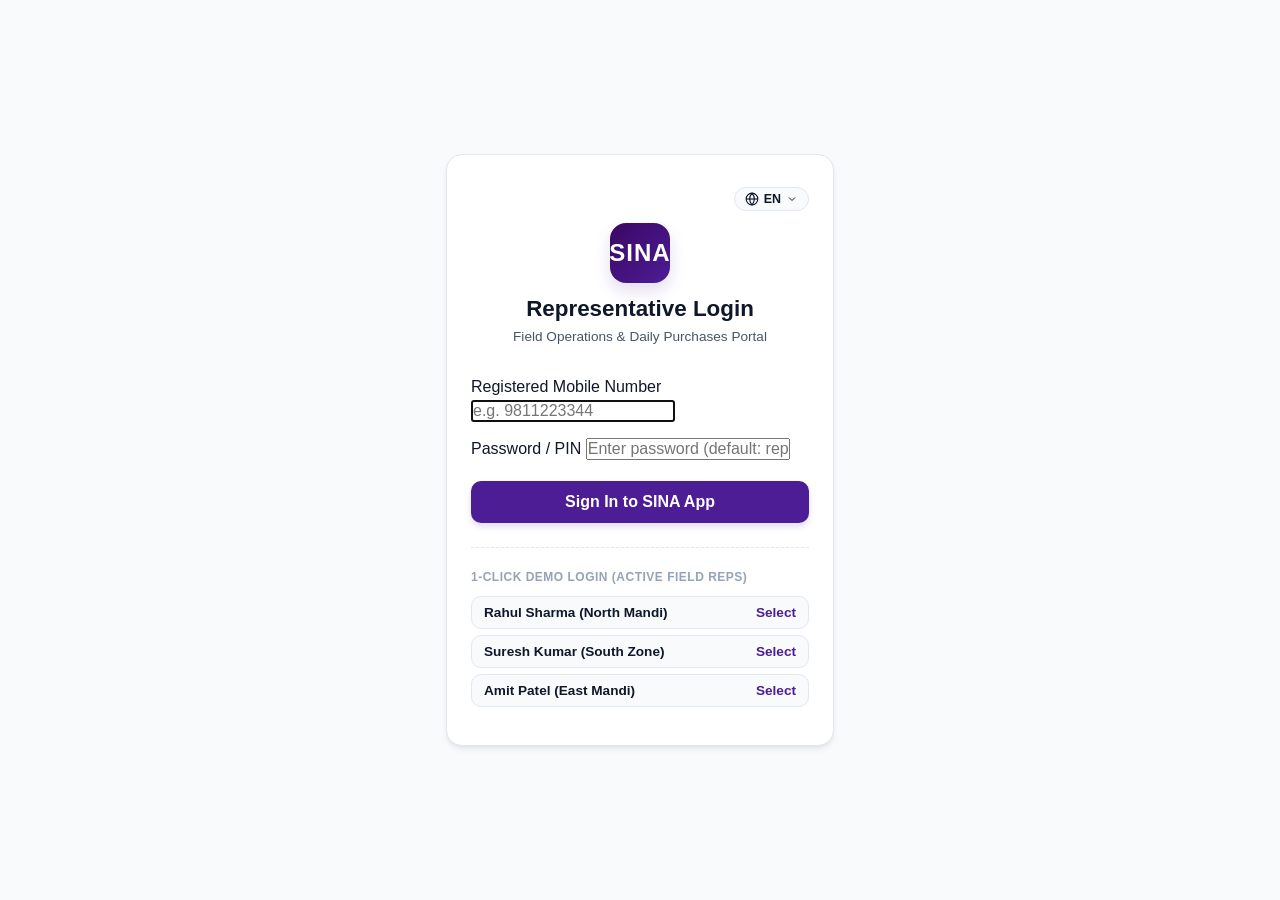
==== commit e7b11c5e: "feat: Instant zero-flicker multilingual translation engine across entire app with MutationObserver a" ====
--- a/entry.html
+++ b/entry.html
@@ -10,6 +10,7 @@
   <link rel="stylesheet" href="css/base.css">
   <link rel="stylesheet" href="css/components.css">
   <link rel="stylesheet" href="css/entry.css">
+  <script src="js/translate.js"></script>
 </head>
 <body>
 
@@ -227,7 +228,6 @@
   <script src="js/icons.js"></script>
   <script src="js/db.js"></script>
   <script src="js/auth.js"></script>
-  <script src="js/translate.js"></script>
   <script src="js/pwa.js"></script>
   <script src="js/nav.js"></script>
   <script src="js/entry.js"></script>
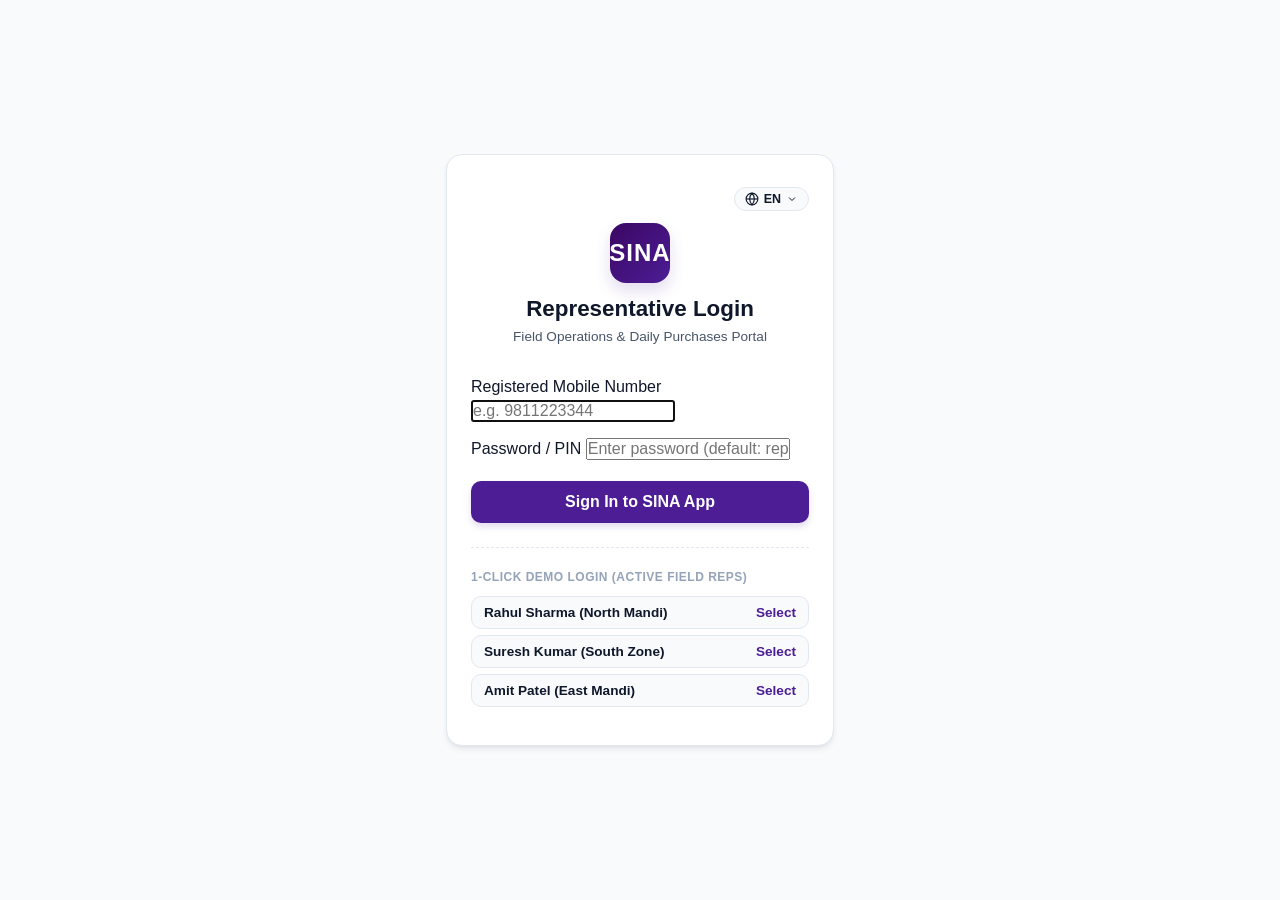
==== commit f7d7370f: "feat: multi-product dynamic entry, dedicated expenses page with receipt photo, remove cash taken, st" ====
--- a/entry.html
+++ b/entry.html
@@ -60,56 +60,29 @@
         </div>
       </section>
 
-      <!-- 2. GOODS & COMMODITIES SECTION (Sketch: Category, Type, Quantity, Rate per kg/piece/bag) -->
+      <!-- 2. GOODS & COMMODITIES SECTION (Dynamic Multi-Product Rows) -->
       <section class="form-section">
-        <div class="section-label-tag">2. Goods & Quantity Details</div>
-
-        <!-- Category with Auto-suggest -->
-        <div class="form-group autosuggest-wrapper">
-          <label class="form-label" for="category_input">
-            Category <span class="required-star">*</span>
-          </label>
-          <input type="text" id="category_input" class="form-input" placeholder="Type or select category..." required autocomplete="off">
-          <div id="category-autosuggest-dropdown" class="autosuggest-dropdown"></div>
-          <input type="hidden" id="category_id_hidden">
+        <div style="display: flex; justify-content: space-between; align-items: center; margin-bottom: 12px;">
+          <div class="section-label-tag" style="margin-bottom: 0;">2. Goods & Commodities</div>
+          <button type="button" id="btn-add-product-row" class="btn btn-outline-purple btn-sm" style="font-weight: 700; display: inline-flex; align-items: center; gap: 4px; padding: 6px 12px; font-size: 0.8rem;">
+            <svg width="14" height="14" viewBox="0 0 24 24" fill="none" stroke="currentColor" stroke-width="2"><line x1="12" y1="5" x2="12" y2="19"/><line x1="5" y1="12" x2="19" y2="12"/></svg>
+            + Add Another Product
+          </button>
         </div>
 
-        <!-- Type / Product with Auto-suggest -->
-        <div class="form-group autosuggest-wrapper">
-          <div style="display: flex; justify-content: space-between; align-items: center; margin-bottom: 6px;">
-            <label class="form-label" for="product_input" style="margin-bottom: 0;">Type / Item <span class="required-star">*</span></label>
-            <button type="button" id="btn-quick-add-product" class="text-purple font-bold" style="background: none; border: none; font-size: 0.8rem; cursor: pointer; text-decoration: underline;">+ Add New Product</button>
-          </div>
-          <input type="text" id="product_input" class="form-input" placeholder="Type or select item/product..." required autocomplete="off">
-          <div id="product-autosuggest-dropdown" class="autosuggest-dropdown"></div>
-          <input type="hidden" id="product_id_hidden">
+        <!-- Dynamic Container for Product Rows -->
+        <div id="product-rows-container">
+          <!-- Rows injected dynamically by entry.js -->
         </div>
 
-        <!-- Quantity -->
-        <div class="form-group">
-          <label class="form-label" for="quantity">Quantity <span class="required-star">*</span></label>
-          <input type="number" id="quantity" class="form-input" placeholder="Enter quantity" min="0.1" step="any" required>
-        </div>
-
-        <!-- Rate & Units (Per kg, Per piece, Per bag) -->
-        <div class="form-group">
-          <label class="form-label">Rate Unit <span class="required-star">*</span></label>
-          <div class="unit-toggle-row">
-            <button type="button" class="unit-btn active" data-unit="per_kg">Per Kg</button>
-            <button type="button" class="unit-btn" data-unit="per_piece">Per Piece</button>
-            <button type="button" class="unit-btn" data-unit="per_bag">Per Bag</button>
-          </div>
-          <input type="number" id="rate" class="form-input" placeholder="Rate (₹)" min="0.01" step="any" required>
-        </div>
-
-        <!-- Live Total Display -->
-        <div class="rate-calc-box">
-          <span class="calc-label">Calculated Line Total:</span>
+        <!-- Grand Total Calculation Box -->
+        <div class="rate-calc-box" style="margin-top: 14px;">
+          <span class="calc-label">Total Purchase Amount:</span>
           <span class="calc-amount" id="calculated_total_display">₹ 0.00</span>
         </div>
       </section>
 
-      <!-- 3. MODE OF PAYMENT SECTION (Sketch: Cash, UPI, Bank Transfer) -->
+      <!-- 3. MODE OF PAYMENT SECTION (Cash, UPI, Bank Transfer) -->
       <section class="form-section">
         <div class="section-label-tag">3. Mode of Payment</div>
 
@@ -130,27 +103,28 @@
 
         <!-- Sub-section: CASH -->
         <div id="payment-cash-section">
-          <div class="form-group">
-            <label class="form-label" for="cash_amount_input">Cash Amount Received (₹)</label>
-            <input type="number" id="cash_amount_input" class="form-input" placeholder="Enter cash amount" min="0" step="any">
+          <div class="card" style="background: var(--purple-tint); border: 1px solid var(--purple-border); padding: 12px; font-size: 0.85rem; color: var(--purple-primary); margin-top: 4px;">
+            <div style="font-weight: 700; margin-bottom: 2px;">Direct Cash Payment</div>
+            <div style="color: var(--text-secondary); font-size: 0.8rem;">
+              Full bill amount (<strong id="cash-paid-display">₹ 0.00</strong>) is paid in cash directly out of your morning float.
+            </div>
           </div>
         </div>
 
         <!-- Sub-section: UPI -->
         <div id="payment-upi-section" style="display: none;">
-          <div class="form-group">
-            <label class="form-label" for="upi_id_input">UPI Number / UPI ID</label>
-            <input type="text" id="upi_id_input" class="form-input" placeholder="e.g. 9876543210@upi or customer@okaxis">
-          </div>
-          <div class="form-group">
-            <label class="form-label" for="upi_utr_input">UTR / Transaction Reference</label>
-            <input type="text" id="upi_utr_input" class="form-input" placeholder="12-digit UPI UTR number">
+          <div class="form-group" style="margin-top: 8px;">
+            <label class="form-label" for="upi_id_input">Firm UPI ID / VPA <span class="required-star">*</span></label>
+            <input type="text" id="upi_id_input" class="form-input" placeholder="e.g. 9876543210@paytm or shop@okhdfcbank">
+            <small class="text-muted" style="display: block; margin-top: 4px; font-size: 0.76rem;">
+              Enter merchant UPI ID. Payment request will be instantly forwarded to Admin for PhonePe execution.
+            </small>
           </div>
         </div>
 
         <!-- Sub-section: BANK TRANSFER (Multi-image Passbook/Cheque upload) -->
         <div id="payment-bank-section" style="display: none;">
-          <div class="form-group">
+          <div class="form-group" style="margin-top: 8px;">
             <label class="form-label">Upload Cheque / Passbook Photos</label>
             <input type="file" id="multi_image_file_input" accept="image/*" multiple style="display: none;">
             <div class="multi-upload-area" id="multi_upload_drop_area">
@@ -176,53 +150,6 @@
     </form>
   </main>
 
-  <!-- QUICK ADD PRODUCT MODAL -->
-  <div id="add-product-modal" class="sina-modal-backdrop">
-    <div class="sina-modal-card">
-      <div class="pwa-modal-header">
-        <div class="pwa-badge-purple">New Commodity</div>
-        <button type="button" class="icon-btn" id="btn-close-product-modal">
-          <svg width="20" height="20" viewBox="0 0 24 24" fill="none" stroke="currentColor" stroke-width="2"><line x1="18" y1="6" x2="6" y2="18"/><line x1="6" y1="6" x2="18" y2="18"/></svg>
-        </button>
-      </div>
-      <h3 style="font-size: 1.1rem; font-weight: 700; color: var(--purple-primary); margin-bottom: 14px;">Add New Product</h3>
-      <form id="quick-add-product-form">
-        <div class="form-group" style="margin-bottom: 12px;">
-          <label class="form-label" for="modal_prod_category">Category *</label>
-          <select id="modal_prod_category" class="form-select" required>
-            <option value="">-- Choose Category --</option>
-            <option value="__new__">+ Add New Category...</option>
-          </select>
-        </div>
-        <div class="form-group" id="modal_new_cat_group" style="display: none; margin-bottom: 12px;">
-          <label class="form-label" for="modal_new_cat_name">New Category Name *</label>
-          <input type="text" id="modal_new_cat_name" class="form-input" placeholder="e.g. Fertilizers, Dried Fruits">
-        </div>
-        <div class="form-group" style="margin-bottom: 12px;">
-          <label class="form-label" for="modal_prod_name">Product Name *</label>
-          <input type="text" id="modal_prod_name" class="form-input" placeholder="e.g. Mustard Seed, Soybean" required>
-        </div>
-        <div class="form-group" style="margin-bottom: 12px;">
-          <label class="form-label" for="modal_prod_type">Type / Variety / Grade</label>
-          <input type="text" id="modal_prod_type" class="form-input" placeholder="e.g. Grade A, Desi, Super">
-        </div>
-        <div class="form-group" style="margin-bottom: 12px;">
-          <label class="form-label" for="modal_prod_unit">Unit of Measure *</label>
-          <select id="modal_prod_unit" class="form-select" required>
-            <option value="per_kg">Per Kg</option>
-            <option value="per_piece">Per Piece</option>
-            <option value="per_bag">Per Bag</option>
-          </select>
-        </div>
-        <div class="form-group" style="margin-bottom: 18px;">
-          <label class="form-label" for="modal_prod_rate">Default Rate (₹) *</label>
-          <input type="number" id="modal_prod_rate" class="form-input" placeholder="e.g. 45.00" min="0.01" step="any" required>
-        </div>
-        <button type="submit" class="btn btn-primary btn-block">Add Product & Select</button>
-      </form>
-    </div>
-  </div>
-
   <!-- Core Scripts -->
   <script src="js/config.js"></script>
   <script src="js/icons.js"></script>
--- a/css/entry.css
+++ b/css/entry.css
@@ -344,3 +344,50 @@
   font-size: 1.05rem;
   padding: 14px;
 }
+
+/* DYNAMIC PRODUCT ROW CARD */
+.product-row-card {
+  background: var(--bg-secondary);
+  border: 1.5px solid var(--border-color);
+  border-radius: var(--radius-md);
+  padding: 14px;
+  margin-bottom: 14px;
+  position: relative;
+  transition: border-color 0.2s;
+}
+
+.product-row-card:focus-within {
+  border-color: var(--purple-primary);
+}
+
+.product-row-header {
+  display: flex;
+  justify-content: space-between;
+  align-items: center;
+  margin-bottom: 10px;
+  padding-bottom: 6px;
+  border-bottom: 1px dashed var(--border-color);
+}
+
+.product-row-num {
+  font-size: 0.8rem;
+  font-weight: 700;
+  color: var(--purple-primary);
+  background: var(--purple-tint);
+  padding: 3px 8px;
+  border-radius: var(--radius-sm);
+}
+
+.btn-remove-row {
+  background: none;
+  border: none;
+  color: var(--danger-color);
+  cursor: pointer;
+  padding: 2px 6px;
+  font-size: 0.8rem;
+  font-weight: 600;
+  display: inline-flex;
+  align-items: center;
+  gap: 4px;
+}
+
